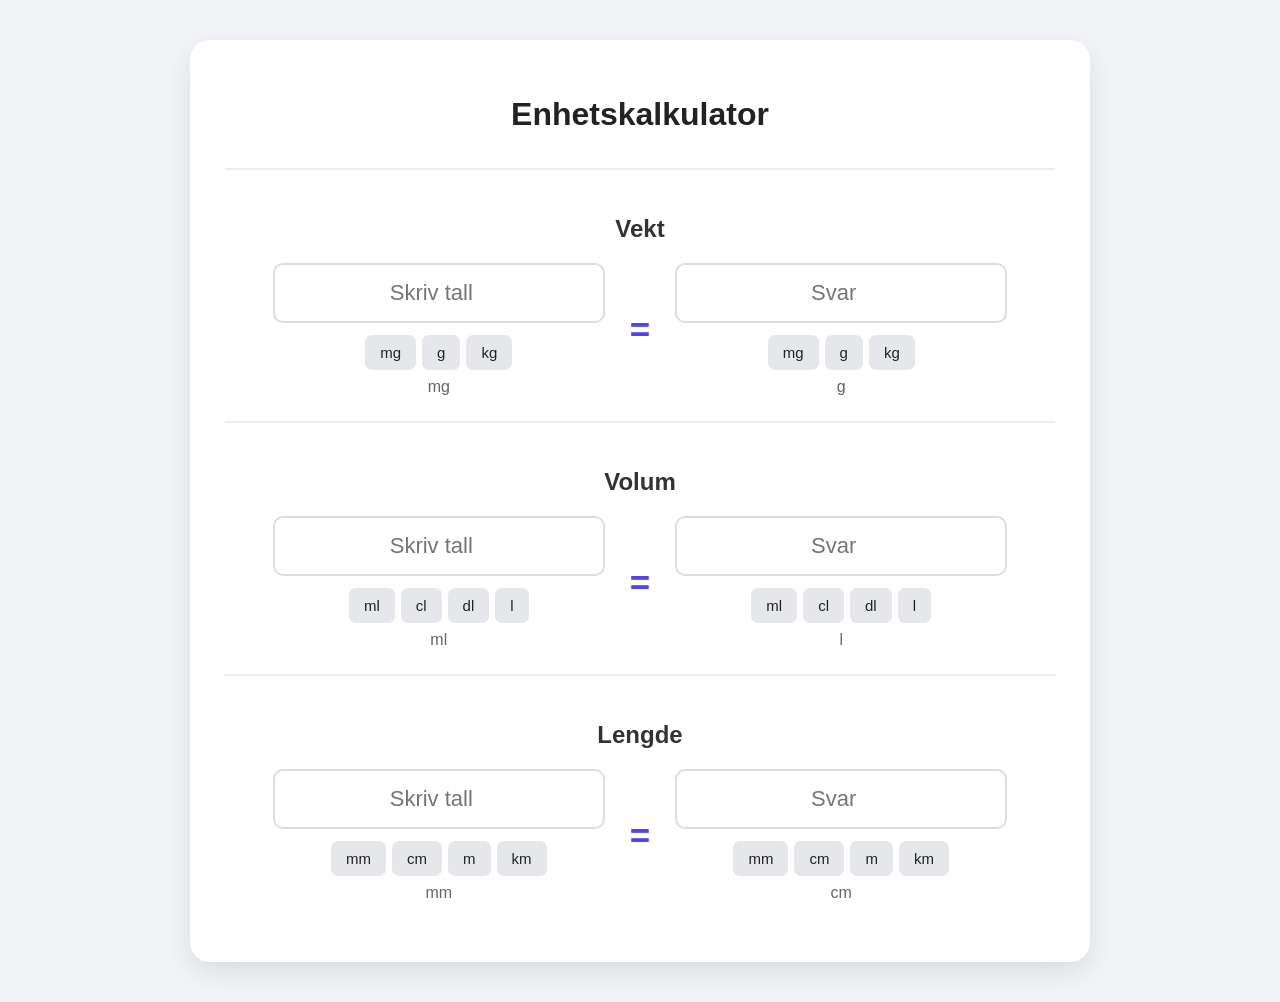
==== index.html @ e1fe9a6b "Add files via upload" ====
<!DOCTYPE html>
<html lang="no">
<head>
    <meta charset="UTF-8">
    <meta name="viewport" content="width=device-width, initial-scale=1.0">
    <title>Enhetskalkulator</title>
    <link rel="stylesheet" href="style.css">
</head>

<body>

<div class="calculator">

    <h1>Enhetskalkulator</h1>

    <!-- VEKT -->
    <div class="category">
        <h2> Vekt</h2>

        <div class="conversion">

            <div class="side">
                <input type="number" id="weightLeft" placeholder="Skriv tall">

                <div class="buttons">
                    <button onclick="setUnit('weight', 'left', 'mg')">mg</button>
                    <button onclick="setUnit('weight', 'left', 'g')">g</button>
                    <button onclick="setUnit('weight', 'left', 'kg')">kg</button>
                </div>

                <p id="weightLeftUnit">mg</p>
            </div>

            <div class="equals">=</div>

            <div class="side">
                <input type="number" id="weightRight" placeholder="Svar">

                <div class="buttons">
                    <button onclick="setUnit('weight', 'right', 'mg')">mg</button>
                    <button onclick="setUnit('weight', 'right', 'g')">g</button>
                    <button onclick="setUnit('weight', 'right', 'kg')">kg</button>
                </div>

                <p id="weightRightUnit">g</p>
            </div>

        </div>
    </div>


    <!-- VOLUM -->
    <div class="category">
        <h2> Volum</h2>

        <div class="conversion">

            <div class="side">
                <input type="number" id="volumeLeft" placeholder="Skriv tall">

                <div class="buttons">
                    <button onclick="setUnit('volume', 'left', 'ml')">ml</button>
                    <button onclick="setUnit('volume', 'left', 'cl')">cl</button>
                    <button onclick="setUnit('volume', 'left', 'dl')">dl</button>
                    <button onclick="setUnit('volume', 'left', 'l')">l</button>
                </div>

                <p id="volumeLeftUnit">ml</p>
            </div>

            <div class="equals">=</div>

            <div class="side">
                <input type="number" id="volumeRight" placeholder="Svar">

                <div class="buttons">
                    <button onclick="setUnit('volume', 'right', 'ml')">ml</button>
                    <button onclick="setUnit('volume', 'right', 'cl')">cl</button>
                    <button onclick="setUnit('volume', 'right', 'dl')">dl</button>
                    <button onclick="setUnit('volume', 'right', 'l')">l</button>
                </div>

                <p id="volumeRightUnit">l</p>
            </div>

        </div>
    </div>


    <!-- LENGDE -->
    <div class="category">
        <h2> Lengde</h2>

        <div class="conversion">

            <div class="side">
                <input type="number" id="lengthLeft" placeholder="Skriv tall">

                <div class="buttons">
                    <button onclick="setUnit('length', 'left', 'mm')">mm</button>
                    <button onclick="setUnit('length', 'left', 'cm')">cm</button>
                    <button onclick="setUnit('length', 'left', 'm')">m</button>
                    <button onclick="setUnit('length', 'left', 'km')">km</button>
                </div>

                <p id="lengthLeftUnit">mm</p>
            </div>

            <div class="equals">=</div>

            <div class="side">
                <input type="number" id="lengthRight" placeholder="Svar">

                <div class="buttons">
                    <button onclick="setUnit('length', 'right', 'mm')">mm</button>
                    <button onclick="setUnit('length', 'right', 'cm')">cm</button>
                    <button onclick="setUnit('length', 'right', 'm')">m</button>
                    <button onclick="setUnit('length', 'right', 'km')">km</button>
                </div>

                <p id="lengthRightUnit">cm</p>
            </div>

        </div>
    </div>

</div>

<script src="script.js"></script>

</body>
</html>
---- style.css ----
* {
    box-sizing: border-box;
}

body {
    margin: 0;
    font-family: Arial, sans-serif;
    background: #f2f4f7;
    padding: 40px 20px;
}

.calculator {
    background: white;
    max-width: 900px;
    margin: auto;
    padding: 35px;
    border-radius: 20px;
    box-shadow: 0 10px 30px rgba(0, 0, 0, 0.1);
}

h1 {
    text-align: center;
    margin-bottom: 35px;
    color: #222;
}

.category {
    border-top: 2px solid #eeeeee;
    padding: 25px 0;
}

.category h2 {
    text-align: center;
    color: #333;
    margin-bottom: 20px;
}

.conversion {
    display: flex;
    align-items: center;
    justify-content: center;
    gap: 25px;
}

.side {
    width: 40%;
    text-align: center;
}

.side input {
    width: 100%;
    padding: 15px;
    font-size: 22px;
    text-align: center;
    border: 2px solid #dddddd;
    border-radius: 10px;
}

.side input:focus {
    outline: none;
    border-color: #4f46e5;
}

.buttons {
    display: flex;
    justify-content: center;
    flex-wrap: wrap;
    gap: 6px;
    margin-top: 12px;
}

.buttons button {
    padding: 9px 15px;
    border: none;
    border-radius: 7px;
    background: #e5e7eb;
    color: #222;
    font-size: 15px;
    cursor: pointer;
}

.buttons button:hover {
    background: #d1d5db;
}

.buttons button.active {
    background: #4f46e5;
    color: white;
}

.side p {
    color: #666;
    margin: 8px 0 0;
}

.equals {
    font-size: 35px;
    font-weight: bold;
    color: #4f46e5;
}


/* Mobiltelefon */
@media (max-width: 650px) {

    body {
        padding: 20px 10px;
    }

    .calculator {
        padding: 20px;
    }

    .conversion {
        gap: 10px;
    }

    .side {
        width: 45%;
    }

    .side input {
        font-size: 18px;
    }

    .buttons button {
        padding: 7px 10px;
    }

    .equals {
        font-size: 25px;
    }
}
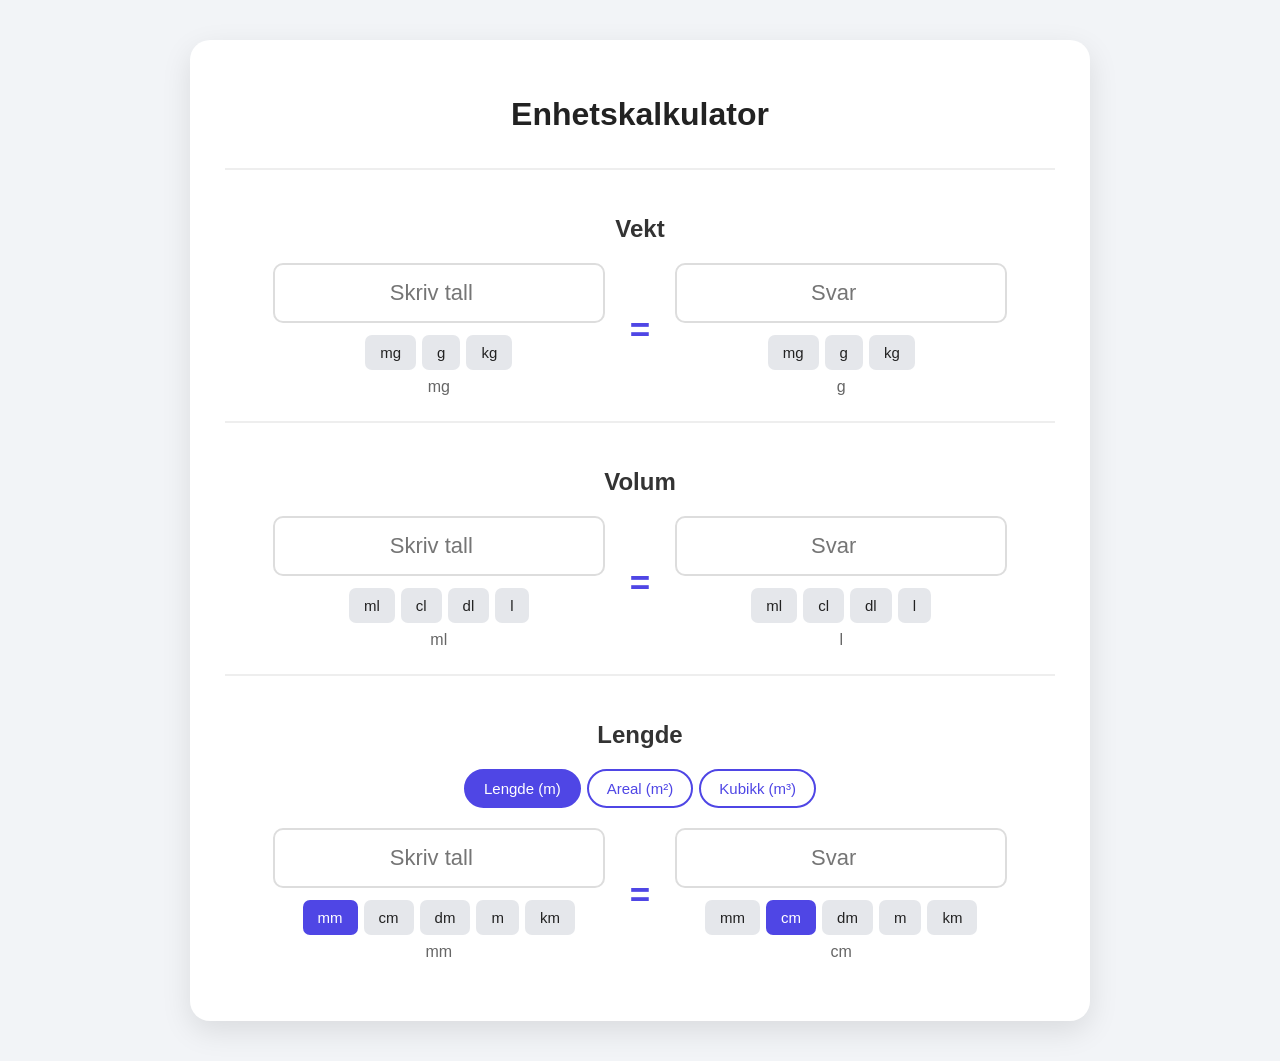
==== commit a22b5ff1: "Add files via upload" ====
--- a/index.html
+++ b/index.html
@@ -89,19 +89,22 @@
 
     <!-- LENGDE -->
     <div class="category">
-        <h2> Lengde</h2>
+        <h2 id="lengthTitle"> Lengde</h2>
+
+        <!-- MODUS: vanlig (1), i andre (²) eller i tredje (³) -->
+        <div class="modes">
+            <button id="mode1" class="active" onclick="setLengthMode(1)">Lengde (m)</button>
+            <button id="mode2" onclick="setLengthMode(2)">Areal (m²)</button>
+            <button id="mode3" onclick="setLengthMode(3)">Kubikk (m³)</button>
+        </div>
 
         <div class="conversion">
 
             <div class="side">
                 <input type="number" id="lengthLeft" placeholder="Skriv tall">
 
-                <div class="buttons">
-                    <button onclick="setUnit('length', 'left', 'mm')">mm</button>
-                    <button onclick="setUnit('length', 'left', 'cm')">cm</button>
-                    <button onclick="setUnit('length', 'left', 'm')">m</button>
-                    <button onclick="setUnit('length', 'left', 'km')">km</button>
-                </div>
+                <!-- Knappene lages av script.js -->
+                <div class="buttons" id="lengthLeftButtons"></div>
 
                 <p id="lengthLeftUnit">mm</p>
             </div>
@@ -111,12 +114,7 @@
             <div class="side">
                 <input type="number" id="lengthRight" placeholder="Svar">
 
-                <div class="buttons">
-                    <button onclick="setUnit('length', 'right', 'mm')">mm</button>
-                    <button onclick="setUnit('length', 'right', 'cm')">cm</button>
-                    <button onclick="setUnit('length', 'right', 'm')">m</button>
-                    <button onclick="setUnit('length', 'right', 'km')">km</button>
-                </div>
+                <div class="buttons" id="lengthRightButtons"></div>
 
                 <p id="lengthRightUnit">cm</p>
             </div>
--- a/style.css
+++ b/style.css
@@ -88,6 +88,33 @@
     color: white;
 }
 
+.modes {
+    display: flex;
+    justify-content: center;
+    flex-wrap: wrap;
+    gap: 6px;
+    margin-bottom: 20px;
+}
+
+.modes button {
+    padding: 9px 18px;
+    border: 2px solid #4f46e5;
+    border-radius: 20px;
+    background: white;
+    color: #4f46e5;
+    font-size: 15px;
+    cursor: pointer;
+}
+
+.modes button:hover {
+    background: #eef2ff;
+}
+
+.modes button.active {
+    background: #4f46e5;
+    color: white;
+}
+
 .side p {
     color: #666;
     margin: 8px 0 0;
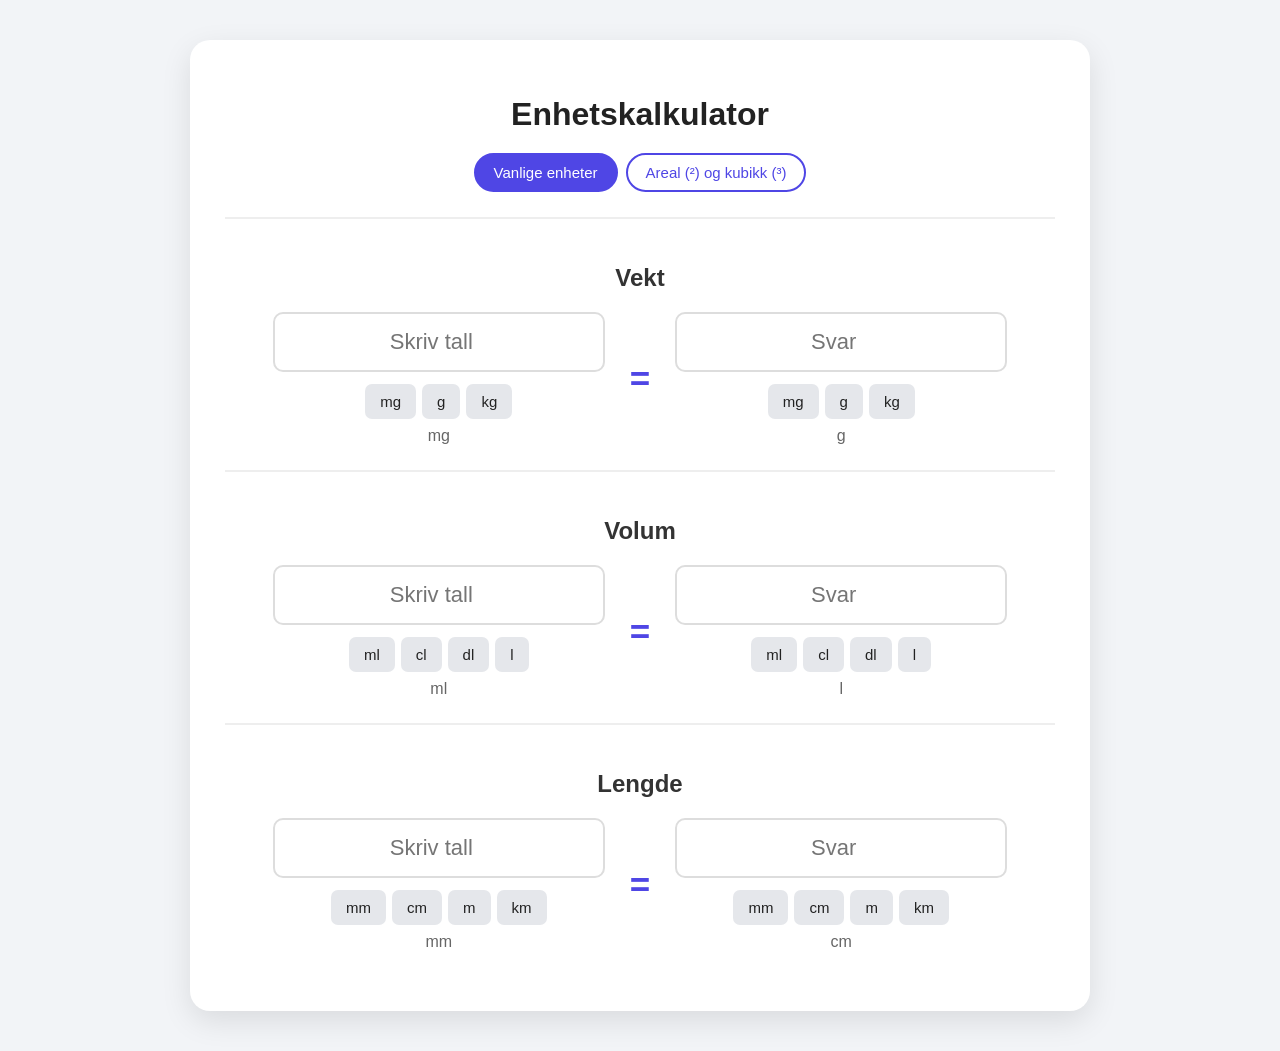
==== commit 42ffe32a: "Add files via upload" ====
--- a/index.html
+++ b/index.html
@@ -12,6 +12,11 @@
 <div class="calculator">
 
     <h1>Enhetskalkulator</h1>
+
+    <nav class="pages">
+        <a href="index.html" class="active">Vanlige enheter</a>
+        <a href="areal-kubikk.html">Areal (²) og kubikk (³)</a>
+    </nav>
 
     <!-- VEKT -->
     <div class="category">
@@ -89,22 +94,19 @@
 
     <!-- LENGDE -->
     <div class="category">
-        <h2 id="lengthTitle"> Lengde</h2>
-
-        <!-- MODUS: vanlig (1), i andre (²) eller i tredje (³) -->
-        <div class="modes">
-            <button id="mode1" class="active" onclick="setLengthMode(1)">Lengde (m)</button>
-            <button id="mode2" onclick="setLengthMode(2)">Areal (m²)</button>
-            <button id="mode3" onclick="setLengthMode(3)">Kubikk (m³)</button>
-        </div>
+        <h2> Lengde</h2>
 
         <div class="conversion">
 
             <div class="side">
                 <input type="number" id="lengthLeft" placeholder="Skriv tall">
 
-                <!-- Knappene lages av script.js -->
-                <div class="buttons" id="lengthLeftButtons"></div>
+                <div class="buttons">
+                    <button onclick="setUnit('length', 'left', 'mm')">mm</button>
+                    <button onclick="setUnit('length', 'left', 'cm')">cm</button>
+                    <button onclick="setUnit('length', 'left', 'm')">m</button>
+                    <button onclick="setUnit('length', 'left', 'km')">km</button>
+                </div>
 
                 <p id="lengthLeftUnit">mm</p>
             </div>
@@ -114,7 +116,12 @@
             <div class="side">
                 <input type="number" id="lengthRight" placeholder="Svar">
 
-                <div class="buttons" id="lengthRightButtons"></div>
+                <div class="buttons">
+                    <button onclick="setUnit('length', 'right', 'mm')">mm</button>
+                    <button onclick="setUnit('length', 'right', 'cm')">cm</button>
+                    <button onclick="setUnit('length', 'right', 'm')">m</button>
+                    <button onclick="setUnit('length', 'right', 'km')">km</button>
+                </div>
 
                 <p id="lengthRightUnit">cm</p>
             </div>
--- a/style.css
+++ b/style.css
@@ -88,29 +88,29 @@
     color: white;
 }
 
-.modes {
+/* Lenker mellom sidene */
+.pages {
     display: flex;
     justify-content: center;
     flex-wrap: wrap;
-    gap: 6px;
-    margin-bottom: 20px;
+    gap: 8px;
+    margin: -15px 0 25px;
 }
 
-.modes button {
+.pages a {
     padding: 9px 18px;
     border: 2px solid #4f46e5;
     border-radius: 20px;
-    background: white;
     color: #4f46e5;
+    text-decoration: none;
     font-size: 15px;
-    cursor: pointer;
 }
 
-.modes button:hover {
+.pages a:hover {
     background: #eef2ff;
 }
 
-.modes button.active {
+.pages a.active {
     background: #4f46e5;
     color: white;
 }
